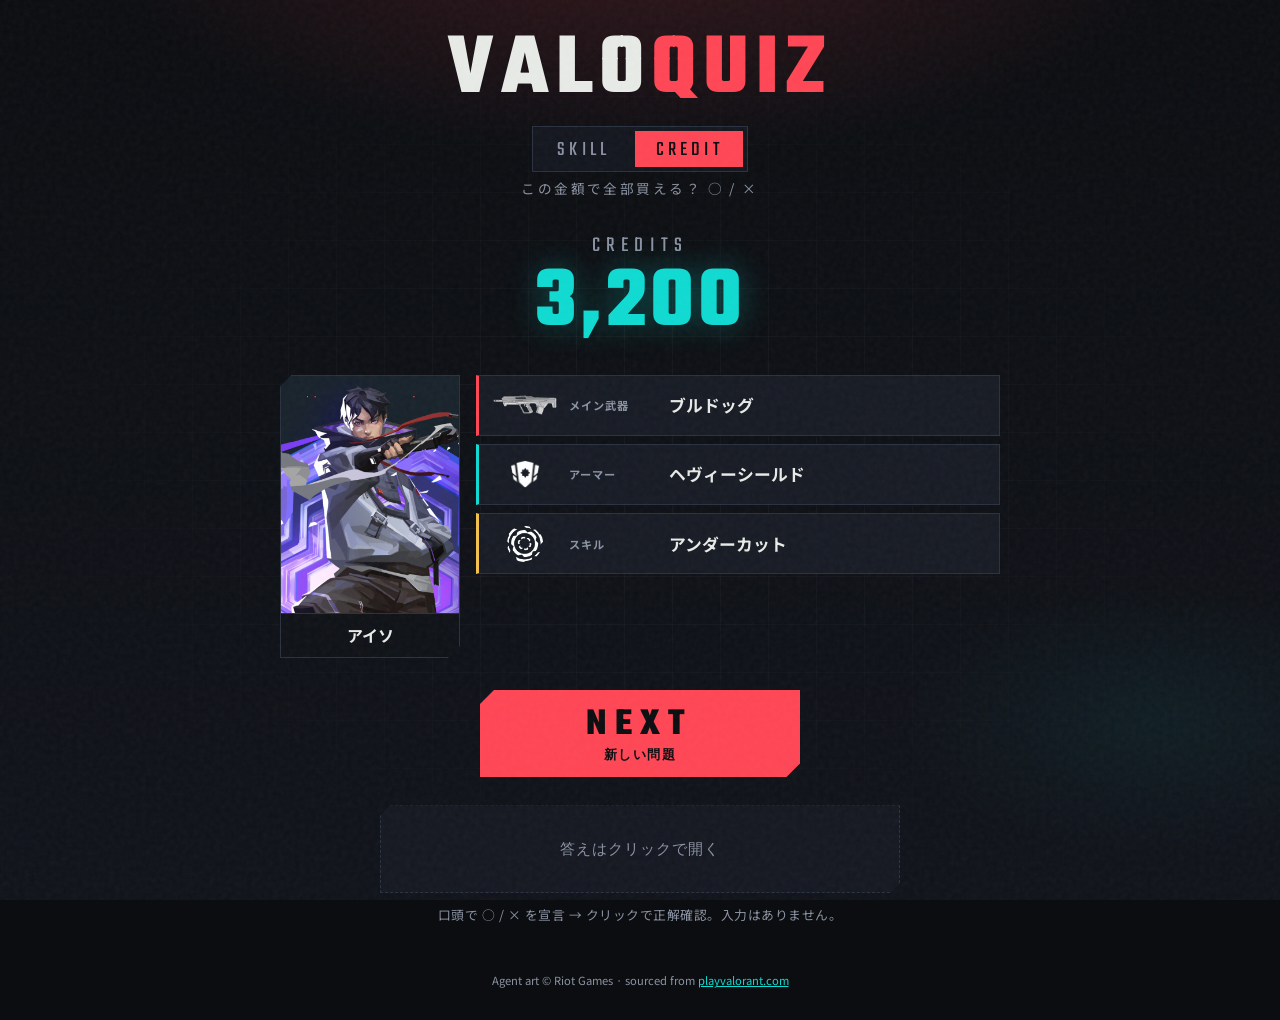
==== credit.html @ 6aa87c43 "Add VALO QUIZ skill and credit quizzes Co-authored-by: Cursor <cursoragent@cursor.com>" ====
<!DOCTYPE html>
<html lang="ja">
  <head>
    <meta charset="UTF-8" />
    <meta name="viewport" content="width=device-width, initial-scale=1.0" />
    <title>VALO QUIZ — クレジットクイズ</title>
    <link rel="preconnect" href="https://fonts.googleapis.com" />
    <link rel="preconnect" href="https://fonts.gstatic.com" crossorigin />
    <link
      href="https://fonts.googleapis.com/css2?family=Noto+Sans+JP:wght@400;500;700;900&family=Teko:wght@500;600;700&display=swap"
      rel="stylesheet"
    />
    <link rel="stylesheet" href="styles.css" />
    <link rel="stylesheet" href="credit.css" />
  </head>
  <body>
    <div class="noise" aria-hidden="true"></div>
    <div class="grid-bg" aria-hidden="true"></div>

    <header class="top">
      <p class="brand">VALO<span>QUIZ</span></p>
      <nav class="tabs" aria-label="クイズ切り替え">
        <a class="tab" href="index.html">SKILL</a>
        <a class="tab is-active" href="credit.html" aria-current="page">CREDIT</a>
      </nav>
      <p class="tag">この金額で全部買える？ ○ / ×</p>
    </header>

    <main class="stage">
      <section class="wallet" aria-label="所持クレジット">
        <span class="wallet__label">CREDITS</span>
        <span class="wallet__amount" id="credits">—</span>      </section>

      <section class="loadout" aria-label="購入リスト">
        <figure class="loadout__agent">
          <img id="agent-img" alt="" />
          <figcaption id="agent-name">—</figcaption>
        </figure>
        <ul class="loadout__items" id="items"></ul>
      </section>

      <section class="controls">
        <button type="button" class="spin-btn" id="next-btn">
          <span class="spin-btn__glitch">NEXT</span>
          <span class="spin-btn__sub">新しい問題</span>
        </button>
      </section>

      <section class="answer-panel">
        <button
          type="button"
          class="answer-btn"
          id="answer-btn"
          aria-expanded="false"
        >
          <span class="answer-btn__hint" id="answer-hint"
            >答えはクリックで開く</span
          >
          <span class="credit-answer" id="answer-value" hidden>
            <span class="credit-answer__verdict" id="verdict"></span>
            <span class="credit-answer__breakdown" id="breakdown"></span>
          </span>
        </button>
        <p class="howto">
          口頭で ○ / × を宣言 → クリックで正解確認。入力はありません。
        </p>
      </section>
    </main>

    <footer class="foot">
      <span
        >Agent art © Riot Games · sourced from
        <a
          href="https://playvalorant.com/ja-jp/agents/"
          target="_blank"
          rel="noopener"
          >playvalorant.com</a
        ></span
      >
    </footer>

    <script src="credit-data.js"></script>
    <script src="credit.js"></script>
  </body>
</html>
---- styles.css ----
:root {
  --bg: #0b0d10;
  --bg-2: #12151c;
  --panel: #171b24;
  --line: #2a3140;
  --text: #e8ebe7;
  --muted: #8b93a3;
  --valorant: #ff4655;
  --valorant-deep: #c83744;
  --cyan: #0fdbd2;
  --agent-w: 240px;
  --agent-h: 320px;
  --key-h: 120px;
  --ease-out: cubic-bezier(0.16, 1, 0.3, 1);
}

*,
*::before,
*::after {
  box-sizing: border-box;
}

html,
body {
  margin: 0;
  min-height: 100%;
}

body {
  font-family: "Noto Sans JP", sans-serif;
  color: var(--text);
  background: var(--bg);
  overflow-x: hidden;
}

.noise {
  pointer-events: none;
  position: fixed;
  inset: 0;
  z-index: 50;
  opacity: 0.045;
  background-image: url("data:image/svg+xml,%3Csvg viewBox='0 0 200 200' xmlns='http://www.w3.org/2000/svg'%3E%3Cfilter id='n'%3E%3CfeTurbulence type='fractalNoise' baseFrequency='0.85' numOctaves='4' stitchTiles='stitch'/%3E%3C/filter%3E%3Crect width='100%25' height='100%25' filter='url(%23n)'/%3E%3C/svg%3E");
}

.grid-bg {
  pointer-events: none;
  position: fixed;
  inset: 0;
  background:
    radial-gradient(ellipse 80% 50% at 50% -10%, rgba(255, 70, 85, 0.18), transparent 55%),
    radial-gradient(ellipse 40% 30% at 90% 80%, rgba(15, 219, 210, 0.06), transparent 50%),
    linear-gradient(180deg, #0b0d10 0%, #10131a 100%);
  z-index: -1;
}

.grid-bg::after {
  content: "";
  position: absolute;
  inset: 0;
  background-image:
    linear-gradient(rgba(255, 255, 255, 0.03) 1px, transparent 1px),
    linear-gradient(90deg, rgba(255, 255, 255, 0.03) 1px, transparent 1px);
  background-size: 48px 48px;
  mask-image: radial-gradient(ellipse at center, black 20%, transparent 75%);
}

.top {
  text-align: center;
  padding: 2rem 1rem 0.5rem;
  animation: rise 0.7s var(--ease-out) both;
}

.brand {
  margin: 0;
  font-family: Teko, sans-serif;
  font-weight: 700;
  font-size: clamp(3rem, 10vw, 5.5rem);
  letter-spacing: 0.08em;
  line-height: 0.9;
  text-transform: uppercase;
}

.brand span {
  color: var(--valorant);
}

.tabs {
  display: inline-flex;
  gap: 0.25rem;
  margin-top: 0.9rem;
  padding: 0.25rem;
  border: 1px solid var(--line);
  background: rgba(23, 27, 36, 0.7);
}

.tab {
  padding: 0.3rem 1.3rem 0.1rem;
  font-family: Teko, sans-serif;
  font-size: 1.3rem;
  letter-spacing: 0.2em;
  color: var(--muted);
  text-decoration: none;
  transition: color 0.15s ease, background 0.15s ease;
}

.tab:hover {
  color: var(--text);
}

.tab.is-active {
  color: #0b0d10;
  background: var(--valorant);
}

.tag {
  margin: 0.4rem 0 0;
  color: var(--muted);
  font-size: 0.85rem;
  letter-spacing: 0.18em;
  text-transform: uppercase;
}

.stage {
  width: min(960px, 100%);
  margin: 0 auto;
  padding: 1.5rem 1rem 3rem;
}

.reels {
  display: flex;
  align-items: flex-end;
  justify-content: center;
  gap: clamp(0.75rem, 3vw, 1.75rem);
  flex-wrap: wrap;
  animation: rise 0.8s var(--ease-out) 0.1s both;
}

.reel-block {
  display: flex;
  flex-direction: column;
  align-items: center;
  gap: 0.65rem;
}

.reel-label {
  font-family: Teko, sans-serif;
  font-size: 1.35rem;
  letter-spacing: 0.28em;
  color: var(--muted);
}

.reel {
  position: relative;
  background: var(--panel);
  border: 1px solid var(--line);
  clip-path: polygon(12px 0, 100% 0, 100% calc(100% - 12px), calc(100% - 12px) 100%, 0 100%, 0 12px);
}

.agent-reel {
  width: var(--agent-w);
}

.key-reel {
  width: min(180px, 42vw);
}

.pointer {
  position: absolute;
  inset: 0;
  pointer-events: none;
  z-index: 3;
}

.pointer::before,
.pointer::after {
  content: "";
  position: absolute;
  top: 50%;
  width: 0;
  height: 0;
  transform: translateY(-50%);
  filter: drop-shadow(0 0 6px rgba(255, 70, 85, 0.7));
}

.pointer::before {
  left: -1px;
  border-top: 8px solid transparent;
  border-bottom: 8px solid transparent;
  border-left: 12px solid var(--valorant);
}

.pointer::after {
  right: -1px;
  border-top: 8px solid transparent;
  border-bottom: 8px solid transparent;
  border-right: 12px solid var(--valorant);
}

.reel-window {
  overflow: hidden;
  position: relative;
}

.agent-reel .reel-window {
  height: var(--agent-h);
}

.key-reel .reel-window {
  height: var(--key-h);
}

.reel-window::before,
.reel-window::after {
  content: "";
  position: absolute;
  left: 0;
  right: 0;
  height: 28%;
  z-index: 2;
  pointer-events: none;
}

.agent-reel .reel-window::before,
.agent-reel .reel-window::after {
  height: 10%;
}

.reel-window::before {
  top: 0;
  background: linear-gradient(to bottom, rgba(11, 13, 16, 0.92), transparent);
}

.reel-window::after {
  bottom: 0;
  background: linear-gradient(to top, rgba(11, 13, 16, 0.92), transparent);
}

.reel-strip {
  will-change: transform;
}

.agent-card {
  height: var(--agent-h);
  overflow: hidden;
  background: #0e1117;
}

.agent-card img {
  display: block;
  width: 100%;
  height: 100%;
  object-fit: cover;
  object-position: center top;
  filter: saturate(1.05) contrast(1.05);
  user-select: none;
  pointer-events: none;
}

.key-card {
  height: var(--key-h);
  display: grid;
  place-items: center;
  background: #0e1117;
}

.key-glyph {
  font-family: Teko, sans-serif;
  font-size: 4.5rem;
  font-weight: 700;
  letter-spacing: 0.04em;
  color: var(--text);
  line-height: 1;
  text-shadow: 0 0 24px rgba(15, 219, 210, 0.25);
}

.key-card.is-ult .key-glyph {
  color: var(--valorant);
  text-shadow: 0 0 28px rgba(255, 70, 85, 0.45);
}

.agent-name,
.key-name {
  margin: 0;
  padding: 0.65rem 0.75rem;
  width: 100%;
  text-align: center;
  font-weight: 700;
  font-size: 1.05rem;
  border-top: 1px solid var(--line);
  background: rgba(0, 0, 0, 0.35);
  min-height: 2.75rem;
  display: grid;
  place-items: center;
}

.key-name {
  font-family: Teko, sans-serif;
  font-size: 1.6rem;
  letter-spacing: 0.12em;
}

.x-mark {
  font-family: Teko, sans-serif;
  font-size: 3rem;
  color: var(--valorant);
  align-self: center;
  margin-bottom: 2.5rem;
  opacity: 0.9;
}

.controls {
  display: flex;
  justify-content: center;
  margin-top: 2rem;
  animation: rise 0.85s var(--ease-out) 0.18s both;
}

.spin-btn {
  appearance: none;
  border: none;
  cursor: pointer;
  min-width: min(320px, 88vw);
  padding: 1rem 1.5rem 0.85rem;
  background: var(--valorant);
  color: #0b0d10;
  clip-path: polygon(14px 0, 100% 0, 100% calc(100% - 14px), calc(100% - 14px) 100%, 0 100%, 0 14px);
  transition: transform 0.15s ease, background 0.15s ease, filter 0.15s ease;
}

.spin-btn:hover:not(:disabled) {
  background: #ff5d6a;
  transform: translateY(-2px);
  filter: drop-shadow(0 8px 20px rgba(255, 70, 85, 0.35));
}

.spin-btn:active:not(:disabled) {
  transform: translateY(1px);
}

.spin-btn:disabled {
  cursor: not-allowed;
  opacity: 0.55;
}

.spin-btn__glitch {
  display: block;
  font-family: Teko, sans-serif;
  font-size: 2.4rem;
  font-weight: 700;
  letter-spacing: 0.22em;
  line-height: 1;
}

.spin-btn__sub {
  display: block;
  margin-top: 0.15rem;
  font-size: 0.8rem;
  font-weight: 700;
  letter-spacing: 0.12em;
}

.answer-panel {
  margin-top: 1.75rem;
  display: flex;
  flex-direction: column;
  align-items: center;
  gap: 0.75rem;
  animation: rise 0.9s var(--ease-out) 0.24s both;
}

.answer-btn {
  appearance: none;
  width: min(520px, 92vw);
  min-height: 88px;
  padding: 1.1rem 1.25rem;
  border: 1px dashed var(--line);
  background: rgba(23, 27, 36, 0.85);
  color: var(--text);
  cursor: pointer;
  clip-path: polygon(10px 0, 100% 0, 100% calc(100% - 10px), calc(100% - 10px) 100%, 0 100%, 0 10px);
  transition: border-color 0.2s ease, background 0.2s ease, transform 0.2s ease;
}

.answer-btn:disabled {
  cursor: default;
  opacity: 0.5;
}

.answer-btn:not(:disabled):hover {
  border-color: var(--cyan);
  background: rgba(15, 219, 210, 0.06);
}

.answer-btn.is-open {
  border-style: solid;
  border-color: var(--valorant);
  background: linear-gradient(135deg, rgba(255, 70, 85, 0.16), rgba(23, 27, 36, 0.95));
}

.answer-btn__hint {
  display: block;
  color: var(--muted);
  font-size: 0.95rem;
  letter-spacing: 0.06em;
}

.answer-btn__value {
  display: block;
  font-weight: 900;
  font-size: clamp(1.35rem, 4vw, 1.85rem);
  letter-spacing: 0.04em;
  color: var(--text);
}

.answer-btn__hint[hidden],
.answer-btn__value[hidden] {
  display: none !important;
}

.howto {
  margin: 0;
  color: var(--muted);
  font-size: 0.8rem;
  letter-spacing: 0.04em;
}

.foot {
  text-align: center;
  padding: 0 1rem 2rem;
  color: var(--muted);
  font-size: 0.7rem;
}

.foot a {
  color: var(--cyan);
}

.reel.is-spinning {
  box-shadow: 0 0 0 1px rgba(255, 70, 85, 0.35), 0 0 40px rgba(255, 70, 85, 0.12);
}

.reel.is-landed {
  animation: land-flash 0.55s ease;
}

@keyframes land-flash {
  0% {
    box-shadow: 0 0 0 1px rgba(15, 219, 210, 0.8), 0 0 30px rgba(15, 219, 210, 0.35);
  }
  100% {
    box-shadow: none;
  }
}

@keyframes rise {
  from {
    opacity: 0;
    transform: translateY(18px);
  }
  to {
    opacity: 1;
    transform: translateY(0);
  }
}

@media (max-width: 640px) {
  :root {
    --agent-w: 210px;
    --agent-h: 280px;
    --key-h: 100px;
  }

  .x-mark {
    margin-bottom: 0;
    width: 100%;
    text-align: center;
    order: 3;
    font-size: 2rem;
  }

  .reels {
    flex-direction: column;
    align-items: center;
  }

}
---- credit.css ----
.wallet {
  display: flex;
  flex-direction: column;
  align-items: center;
  gap: 0.1rem;
  animation: rise 0.8s var(--ease-out) 0.05s both;
}

.wallet__label {
  font-family: Teko, sans-serif;
  font-size: 1.35rem;
  letter-spacing: 0.28em;
  color: var(--muted);
}

.wallet__amount {
  font-family: Teko, sans-serif;
  font-weight: 700;
  font-size: clamp(3.5rem, 12vw, 5.5rem);
  line-height: 0.95;
  letter-spacing: 0.04em;
  color: var(--cyan);
  text-shadow: 0 0 32px rgba(15, 219, 210, 0.3);
}

.wallet__amount.is-pop {
  animation: pop 0.45s var(--ease-out);
}

.loadout {
  margin: 1.75rem auto 0;
  width: min(720px, 100%);
  display: grid;
  grid-template-columns: 180px 1fr;
  gap: 1rem;
  animation: rise 0.85s var(--ease-out) 0.12s both;
}

.loadout__agent {
  margin: 0;
  background: var(--panel);
  border: 1px solid var(--line);
  clip-path: polygon(12px 0, 100% 0, 100% calc(100% - 12px), calc(100% - 12px) 100%, 0 100%, 0 12px);
  align-self: start;
}

.loadout__agent img {
  display: block;
  width: 100%;
  aspect-ratio: 3 / 4;
  object-fit: cover;
  object-position: center top;
}

.loadout__agent figcaption {
  padding: 0.6rem;
  text-align: center;
  font-weight: 700;
  border-top: 1px solid var(--line);
  background: rgba(0, 0, 0, 0.35);
}

.loadout__items {
  list-style: none;
  margin: 0;
  padding: 0;
  display: flex;
  flex-direction: column;
  gap: 0.5rem;
}

.item {
  display: grid;
  grid-template-columns: 64px 88px 1fr auto;
  align-items: center;
  gap: 0.75rem;
  padding: 0.6rem 0.9rem;
  background: var(--panel);
  border: 1px solid var(--line);
  border-left: 3px solid var(--line);
  animation: rise 0.45s var(--ease-out) both;
}

.item--sub {
  border-left-color: #8b93a3;
}

.item--main {
  border-left-color: var(--valorant);
}

.item--armor {
  border-left-color: var(--cyan);
}

.item--skill {
  border-left-color: #f2c14e;
}

.item__kind {
  font-size: 0.7rem;
  font-weight: 700;
  letter-spacing: 0.08em;
  color: var(--muted);
}

.item__icon {
  height: 40px;
  display: grid;
  place-items: center;
}

.item__icon img {
  max-width: 100%;
  max-height: 100%;
  object-fit: contain;
}

.item--skill .item__icon img {
  height: 36px;
}

.item--armor .item__icon img {
  height: 30px;
}

.item__name {
  font-weight: 700;
  font-size: 1.05rem;
}

.item__badge {
  margin-left: 0.4rem;
  padding: 0.1rem 0.4rem;
  font-size: 0.7rem;
  font-weight: 700;
  color: #0b0d10;
  background: #f2c14e;
  vertical-align: middle;
}

.item__price {
  font-family: Teko, sans-serif;
  font-size: 1.4rem;
  letter-spacing: 0.04em;
  color: var(--muted);
  visibility: hidden;
}

.is-revealed .item__price {
  visibility: visible;
}

.credit-answer {
  display: block;
}

.credit-answer[hidden] {
  display: none !important;
}

.credit-answer__verdict {
  display: block;
  font-weight: 900;
  font-size: clamp(1.6rem, 5vw, 2.2rem);
}

.credit-answer__verdict.is-ok {
  color: var(--cyan);
}

.credit-answer__verdict.is-ng {
  color: var(--valorant);
}

.credit-answer__breakdown {
  display: block;
  margin-top: 0.35rem;
  color: var(--muted);
  font-size: 0.95rem;
}

.credit-answer__breakdown strong {
  color: var(--text);
}

@keyframes pop {
  0% {
    transform: scale(0.9);
    opacity: 0.4;
  }
  100% {
    transform: scale(1);
    opacity: 1;
  }
}

@media (max-width: 640px) {
  .loadout {
    grid-template-columns: 1fr;
  }

  .loadout__agent {
    width: 160px;
    justify-self: center;
  }

  .item {
    grid-template-columns: 52px 64px 1fr auto;
    gap: 0.5rem;
  }
}
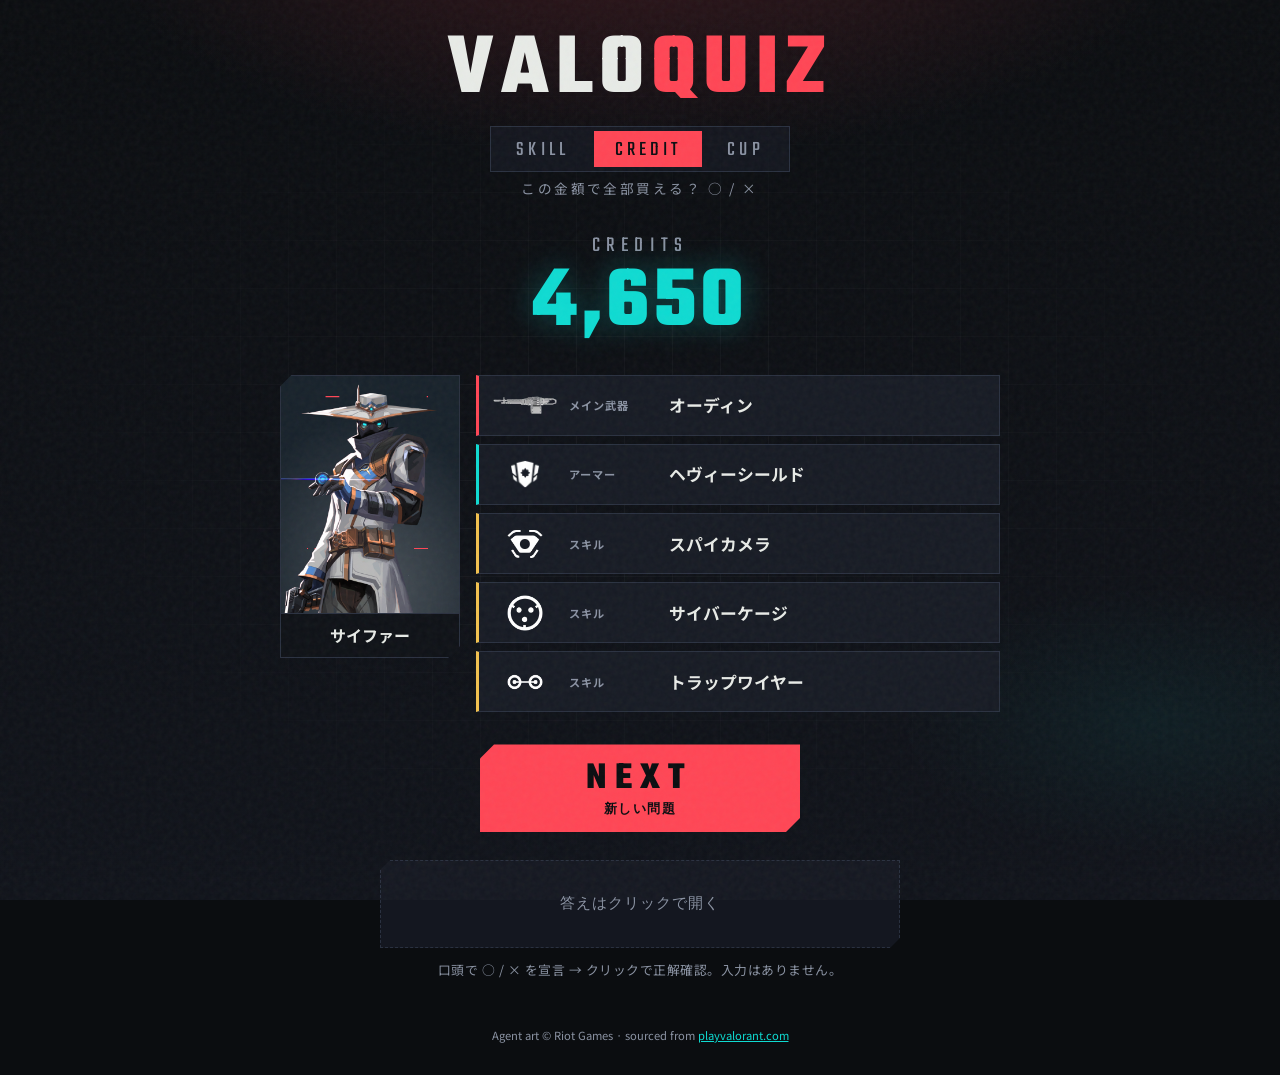
==== commit c2da486b: "Add CUP tournament page with spin handicaps and winner registration Co-authored-by: Cursor <cursorag" ====
--- a/credit.html
+++ b/credit.html
@@ -22,6 +22,7 @@
       <nav class="tabs" aria-label="クイズ切り替え">
         <a class="tab" href="index.html">SKILL</a>
         <a class="tab is-active" href="credit.html" aria-current="page">CREDIT</a>
+        <a class="tab" href="tournament.html">CUP</a>
       </nav>
       <p class="tag">この金額で全部買える？ ○ / ×</p>
     </header>
--- a/styles.css
+++ b/styles.css
@@ -465,22 +465,132 @@
 
 @media (max-width: 640px) {
   :root {
-    --agent-w: 210px;
-    --agent-h: 280px;
-    --key-h: 100px;
+    --agent-w: min(46vw, 190px, calc((100dvh - 400px) * 0.75));
+    --agent-h: calc(var(--agent-w) * 4 / 3);
+    --key-h: 96px;
+  }
+
+  .top {
+    padding-top: 0.75rem;
+  }
+
+  .brand {
+    font-size: 2.2rem;
+  }
+
+  .tabs {
+    margin-top: 0.4rem;
+  }
+
+  .tab {
+    font-size: 1.1rem;
+    padding: 0.2rem 1rem 0;
+  }
+
+  .tag {
+    margin-top: 0.3rem;
+    font-size: 0.7rem;
+    letter-spacing: 0.1em;
+  }
+
+  .stage {
+    padding: 0.75rem 0.75rem 0.5rem;
+  }
+
+  .reels {
+    flex-wrap: nowrap;
+    gap: 0.4rem;
+  }
+
+  .reel-label {
+    font-size: 1.1rem;
+  }
+
+  .key-reel {
+    width: min(30vw, 120px);
+  }
+
+  .key-glyph {
+    font-size: 3.6rem;
+  }
+
+  .agent-name,
+  .key-name {
+    font-size: 0.95rem;
+    padding: 0.5rem 0.4rem;
+  }
+
+  .key-name {
+    font-size: 1.4rem;
   }
 
   .x-mark {
-    margin-bottom: 0;
-    width: 100%;
-    text-align: center;
-    order: 3;
-    font-size: 2rem;
-  }
-
-  .reels {
-    flex-direction: column;
-    align-items: center;
-  }
-
-}
+    font-size: 1.8rem;
+    margin-bottom: 2rem;
+  }
+
+  .reel-block {
+    gap: 0.3rem;
+  }
+
+  .controls {
+    margin-top: 0.75rem;
+  }
+
+  .spin-btn {
+    min-width: min(200px, 60vw);
+    padding: 0.45rem 1rem 0.25rem;
+  }
+
+  .spin-btn__glitch {
+    font-size: 1.6rem;
+  }
+
+  .spin-btn__sub {
+    display: none;
+  }
+
+  .answer-panel {
+    margin-top: 0.6rem;
+  }
+
+  .answer-btn {
+    min-height: 0;
+    padding: 0.6rem 0.9rem;
+  }
+
+  .answer-btn__hint {
+    font-size: 0.85rem;
+  }
+
+  .answer-btn__value {
+    font-size: 1.3rem;
+  }
+
+  .howto {
+    display: none;
+  }
+
+  .foot {
+    padding: 0 1rem 0.75rem;
+    font-size: 0.6rem;
+  }
+}
+
+@media (max-width: 640px) and (max-height: 720px) {
+  .brand {
+    font-size: 1.9rem;
+  }
+
+  .tag {
+    display: none;
+  }
+}
+
+@media (hover: none) {
+  .spin-btn,
+  .answer-btn,
+  .tab {
+    -webkit-tap-highlight-color: transparent;
+  }
+}
--- a/credit.css
+++ b/credit.css
@@ -196,17 +196,115 @@
 }
 
 @media (max-width: 640px) {
+  .stage {
+    display: grid;
+    grid-template-columns: auto 1fr;
+    grid-template-areas:
+      "agent wallet"
+      "items items"
+      "controls controls"
+      "answer answer";
+    column-gap: 0.75rem;
+    row-gap: 0.6rem;
+  }
+
   .loadout {
-    grid-template-columns: 1fr;
+    display: contents;
   }
 
   .loadout__agent {
-    width: 160px;
-    justify-self: center;
+    grid-area: agent;
+    width: 76px;
+  }
+
+  .loadout__agent figcaption {
+    padding: 0.25rem;
+    font-size: 0.75rem;
+  }
+
+  .wallet {
+    grid-area: wallet;
+    align-self: center;
+  }
+
+  .wallet__label {
+    font-size: 1.1rem;
+  }
+
+  .wallet__amount {
+    font-size: 3.4rem;
+  }
+
+  .loadout__items {
+    grid-area: items;
+    gap: 0.35rem;
   }
 
   .item {
-    grid-template-columns: 52px 64px 1fr auto;
+    grid-template-columns: 44px 52px 1fr auto;
     gap: 0.5rem;
-  }
-}
+    padding: 0.35rem 0.6rem;
+  }
+
+  .item__icon {
+    height: 26px;
+  }
+
+  .item--skill .item__icon img {
+    height: 24px;
+  }
+
+  .item--armor .item__icon img {
+    height: 22px;
+  }
+
+  .item__kind {
+    font-size: 0.6rem;
+    letter-spacing: 0.02em;
+  }
+
+  .item__name {
+    font-size: 0.9rem;
+  }
+
+  .item__badge {
+    font-size: 0.6rem;
+  }
+
+  .item__price {
+    font-size: 1.15rem;
+  }
+
+  .controls {
+    grid-area: controls;
+    margin-top: 0.25rem;
+  }
+
+  .answer-panel {
+    grid-area: answer;
+    margin-top: 0;
+  }
+
+  .credit-answer__verdict {
+    font-size: 1.4rem;
+  }
+
+  .credit-answer__breakdown {
+    margin-top: 0.15rem;
+    font-size: 0.8rem;
+  }
+}
+
+@media (max-width: 640px) and (max-height: 720px) {
+  .loadout__agent {
+    width: 64px;
+  }
+
+  .wallet__amount {
+    font-size: 3rem;
+  }
+
+  .item {
+    padding: 0.25rem 0.6rem;
+  }
+}
